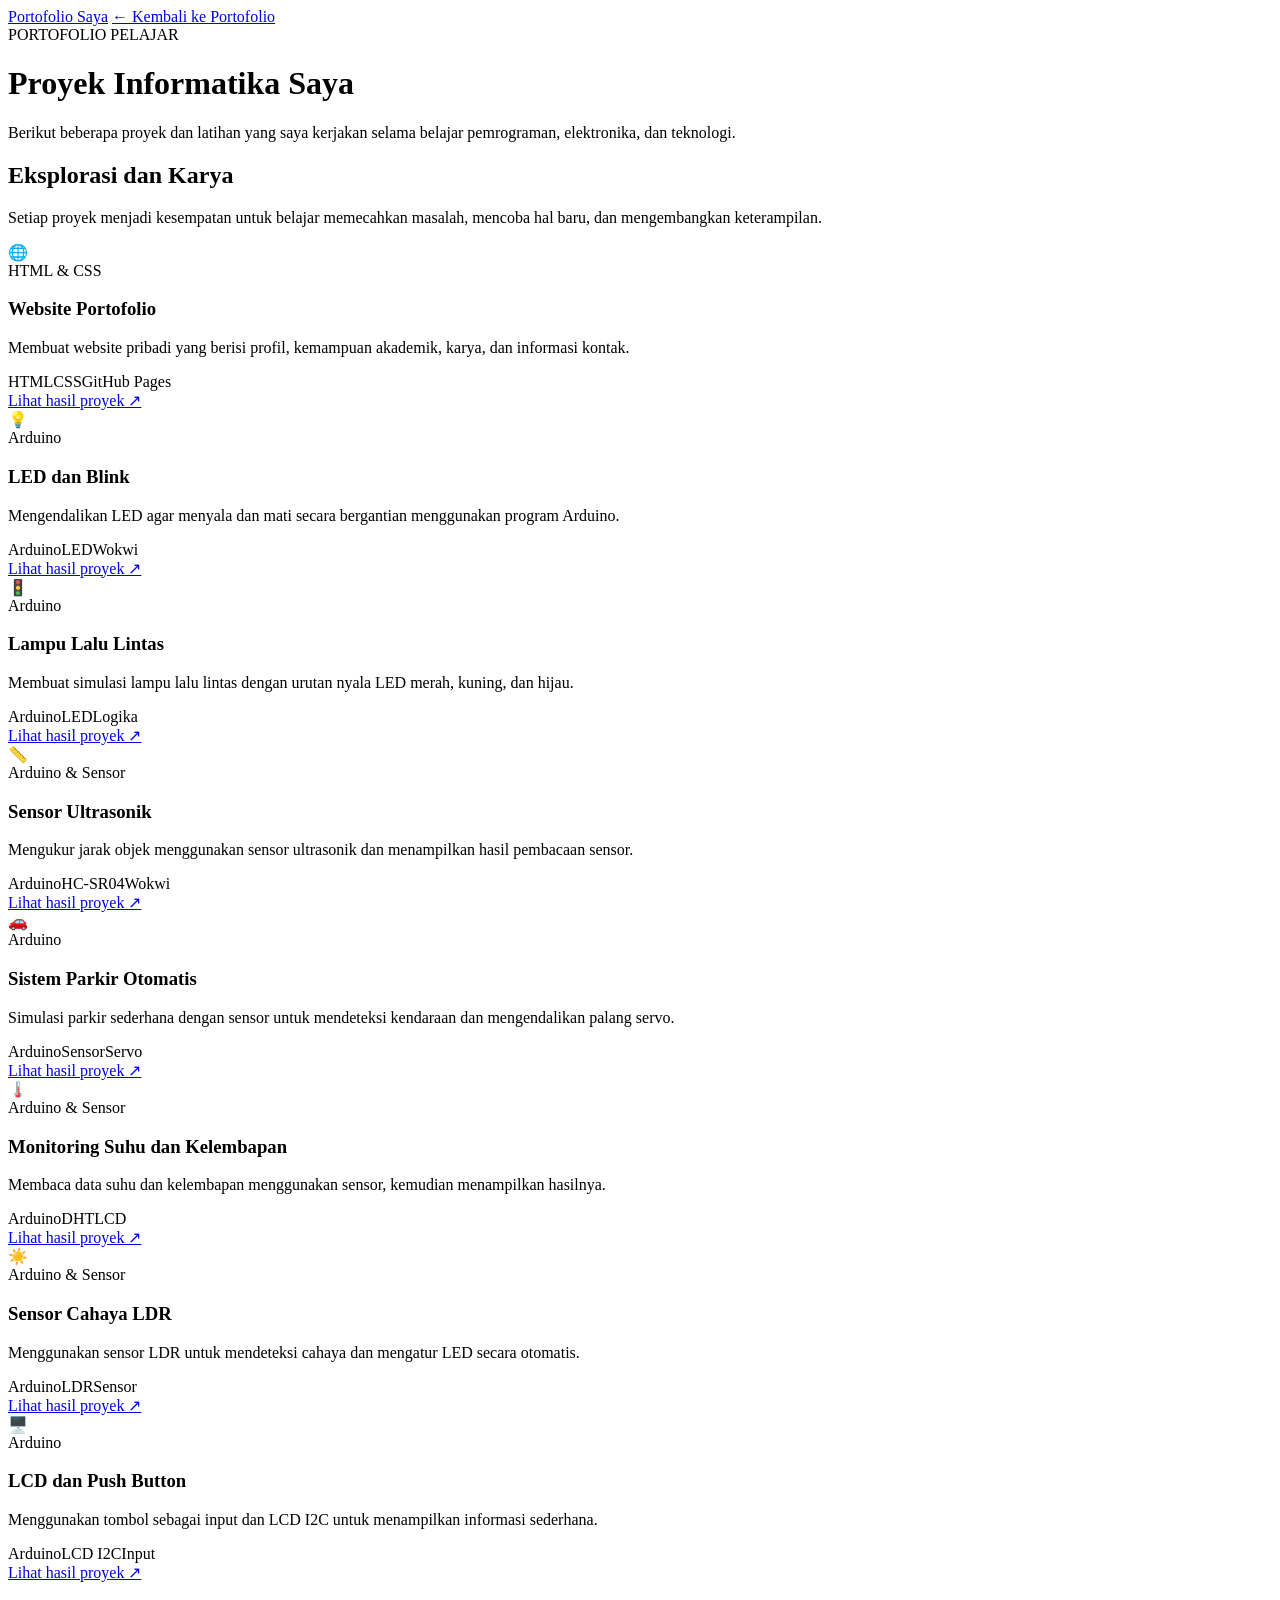
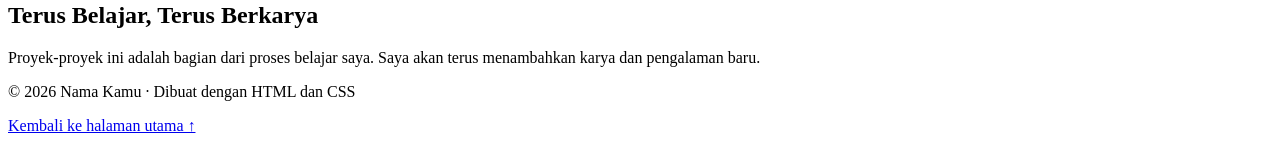
==== information.html @ f8c32c8b "information.html" ====
<!DOCTYPE html>
<html lang="id">
<head>
  <meta charset="UTF-8">
  <meta name="viewport" content="width=device-width, initial-scale=1.0">
  <meta name="description" content="Kumpulan proyek Informatika saya.">
  <title>Proyek Informatika Saya</title>
  <link rel="stylesheet" href="style-projek.css">
</head>
<body>
  <header class="site-header">
    <nav class="navbar">
      <a class="brand" href="index.html">Portofolio Saya</a>
      <a class="back-link" href="index.html">← Kembali ke Portofolio</a>
    </nav>
    <div class="hero">
      <span class="eyebrow">PORTOFOLIO PELAJAR</span>
      <h1>Proyek Informatika Saya</h1>
      <p>Berikut beberapa proyek dan latihan yang saya kerjakan selama belajar pemrograman, elektronika, dan teknologi.</p>
    </div>
  </header>

  <main class="container">
    <section class="intro">
      <h2>Eksplorasi dan Karya</h2>
      <p>Setiap proyek menjadi kesempatan untuk belajar memecahkan masalah, mencoba hal baru, dan mengembangkan keterampilan.</p>
    </section>

    <section class="project-grid" aria-label="Daftar proyek Informatika">
      <article class="project-card">
        <div class="project-visual visual-blue"><span>🌐</span></div>
        <div class="project-content">
          <span class="category">HTML &amp; CSS</span><h3>Website Portofolio</h3>
          <p>Membuat website pribadi yang berisi profil, kemampuan akademik, karya, dan informasi kontak.</p>
          <div class="tags"><span>HTML</span><span>CSS</span><span>GitHub Pages</span></div>
          <a class="project-link" href="#">Lihat hasil proyek ↗</a>
        </div>
      </article>

      <article class="project-card">
        <div class="project-visual visual-green"><span>💡</span></div>
        <div class="project-content">
          <span class="category">Arduino</span><h3>LED dan Blink</h3>
          <p>Mengendalikan LED agar menyala dan mati secara bergantian menggunakan program Arduino.</p>
          <div class="tags"><span>Arduino</span><span>LED</span><span>Wokwi</span></div>
          <a class="project-link" href="#">Lihat hasil proyek ↗</a>
        </div>
      </article>

      <article class="project-card">
        <div class="project-visual visual-purple"><span>🚦</span></div>
        <div class="project-content">
          <span class="category">Arduino</span><h3>Lampu Lalu Lintas</h3>
          <p>Membuat simulasi lampu lalu lintas dengan urutan nyala LED merah, kuning, dan hijau.</p>
          <div class="tags"><span>Arduino</span><span>LED</span><span>Logika</span></div>
          <a class="project-link" href="#">Lihat hasil proyek ↗</a>
        </div>
      </article>

      <article class="project-card">
        <div class="project-visual visual-orange"><span>📏</span></div>
        <div class="project-content">
          <span class="category">Arduino &amp; Sensor</span><h3>Sensor Ultrasonik</h3>
          <p>Mengukur jarak objek menggunakan sensor ultrasonik dan menampilkan hasil pembacaan sensor.</p>
          <div class="tags"><span>Arduino</span><span>HC-SR04</span><span>Wokwi</span></div>
          <a class="project-link" href="#">Lihat hasil proyek ↗</a>
        </div>
      </article>

      <article class="project-card">
        <div class="project-visual visual-pink"><span>🚗</span></div>
        <div class="project-content">
          <span class="category">Arduino</span><h3>Sistem Parkir Otomatis</h3>
          <p>Simulasi parkir sederhana dengan sensor untuk mendeteksi kendaraan dan mengendalikan palang servo.</p>
          <div class="tags"><span>Arduino</span><span>Sensor</span><span>Servo</span></div>
          <a class="project-link" href="#">Lihat hasil proyek ↗</a>
        </div>
      </article>

      <article class="project-card">
        <div class="project-visual visual-teal"><span>🌡️</span></div>
        <div class="project-content">
          <span class="category">Arduino &amp; Sensor</span><h3>Monitoring Suhu dan Kelembapan</h3>
          <p>Membaca data suhu dan kelembapan menggunakan sensor, kemudian menampilkan hasilnya.</p>
          <div class="tags"><span>Arduino</span><span>DHT</span><span>LCD</span></div>
          <a class="project-link" href="#">Lihat hasil proyek ↗</a>
        </div>
      </article>

      <article class="project-card">
        <div class="project-visual visual-yellow"><span>☀️</span></div>
        <div class="project-content">
          <span class="category">Arduino &amp; Sensor</span><h3>Sensor Cahaya LDR</h3>
          <p>Menggunakan sensor LDR untuk mendeteksi cahaya dan mengatur LED secara otomatis.</p>
          <div class="tags"><span>Arduino</span><span>LDR</span><span>Sensor</span></div>
          <a class="project-link" href="#">Lihat hasil proyek ↗</a>
        </div>
      </article>

      <article class="project-card">
        <div class="project-visual visual-slate"><span>🖥️</span></div>
        <div class="project-content">
          <span class="category">Arduino</span><h3>LCD dan Push Button</h3>
          <p>Menggunakan tombol sebagai input dan LCD I2C untuk menampilkan informasi sederhana.</p>
          <div class="tags"><span>Arduino</span><span>LCD I2C</span><span>Input</span></div>
          <a class="project-link" href="#">Lihat hasil proyek ↗</a>
        </div>
      </article>
    </section>

    <section class="note">
      <h2>Terus Belajar, Terus Berkarya</h2>
      <p>Proyek-proyek ini adalah bagian dari proses belajar saya. Saya akan terus menambahkan karya dan pengalaman baru.</p>
    </section>
  </main>

  <footer class="footer">
    <p>© 2026 Nama Kamu · Dibuat dengan HTML dan CSS</p>
    <a href="index.html">Kembali ke halaman utama ↑</a>
  </footer>
</body>
</html>
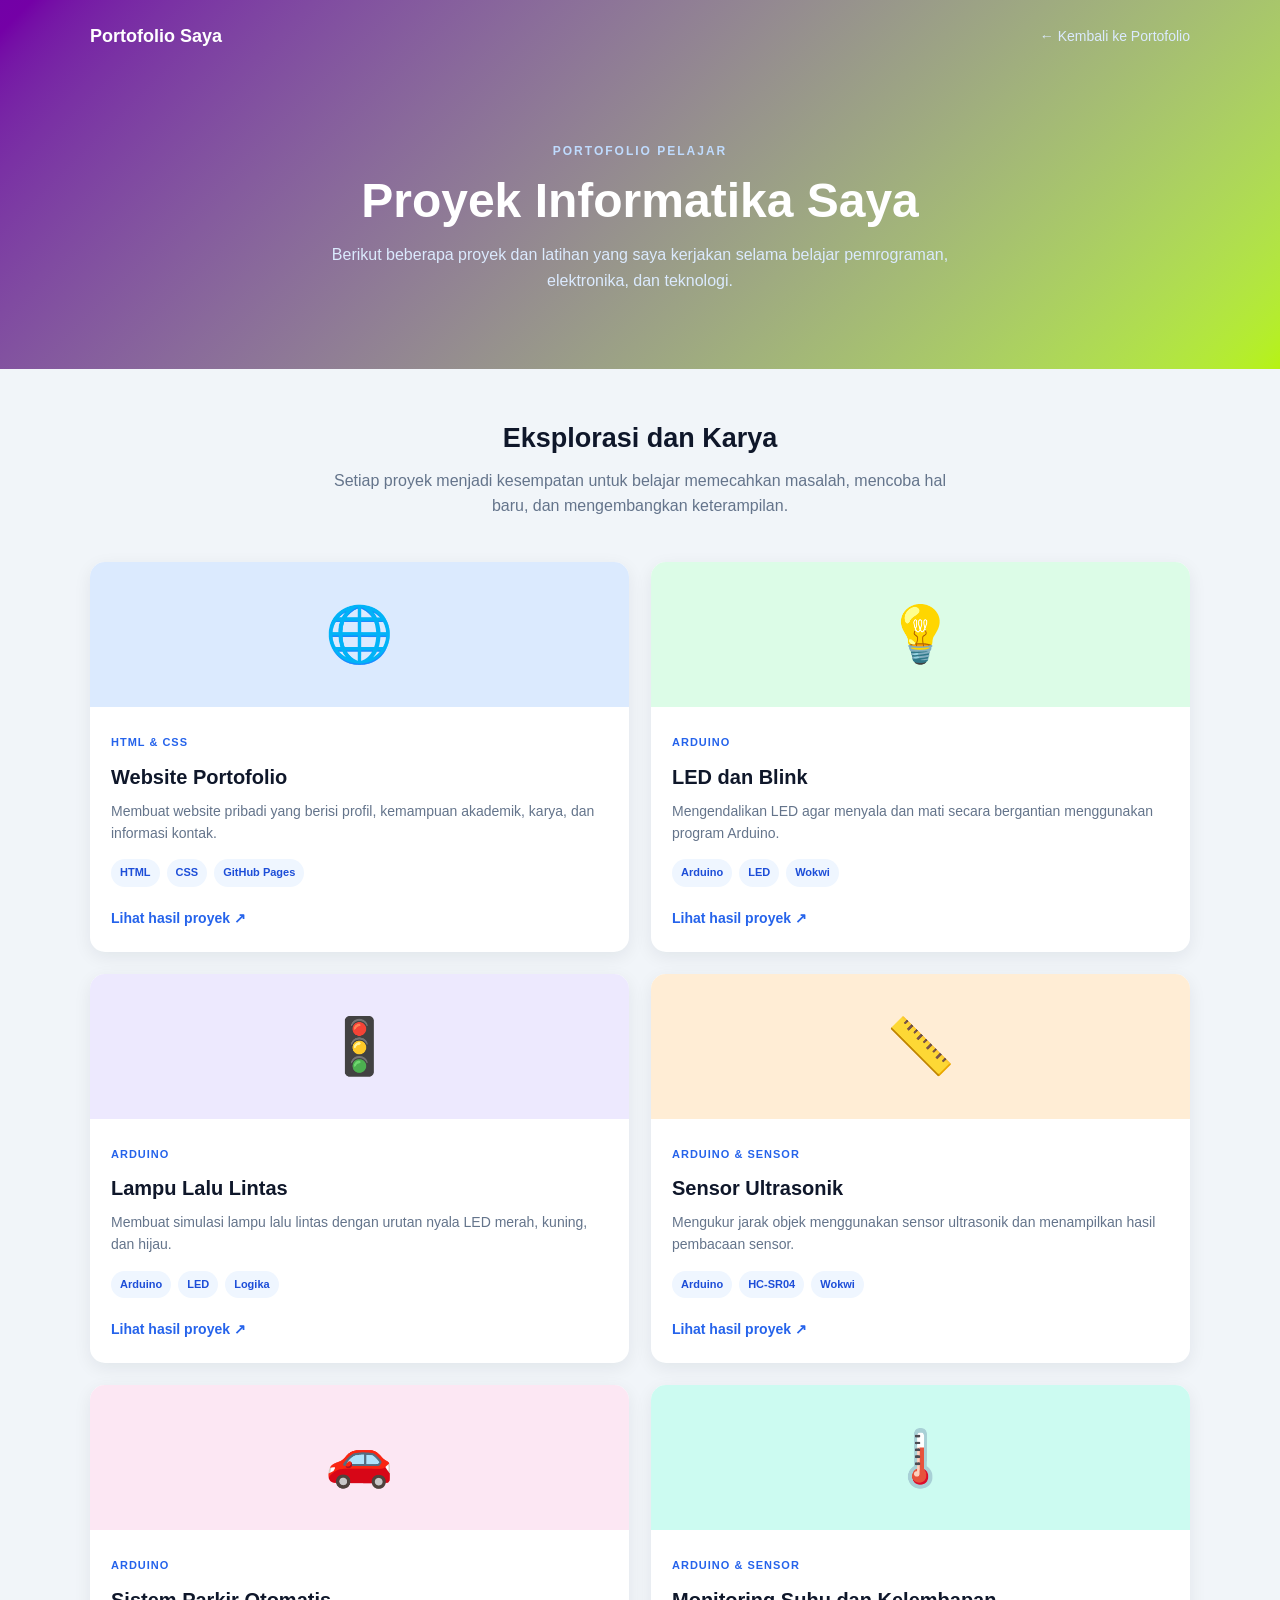
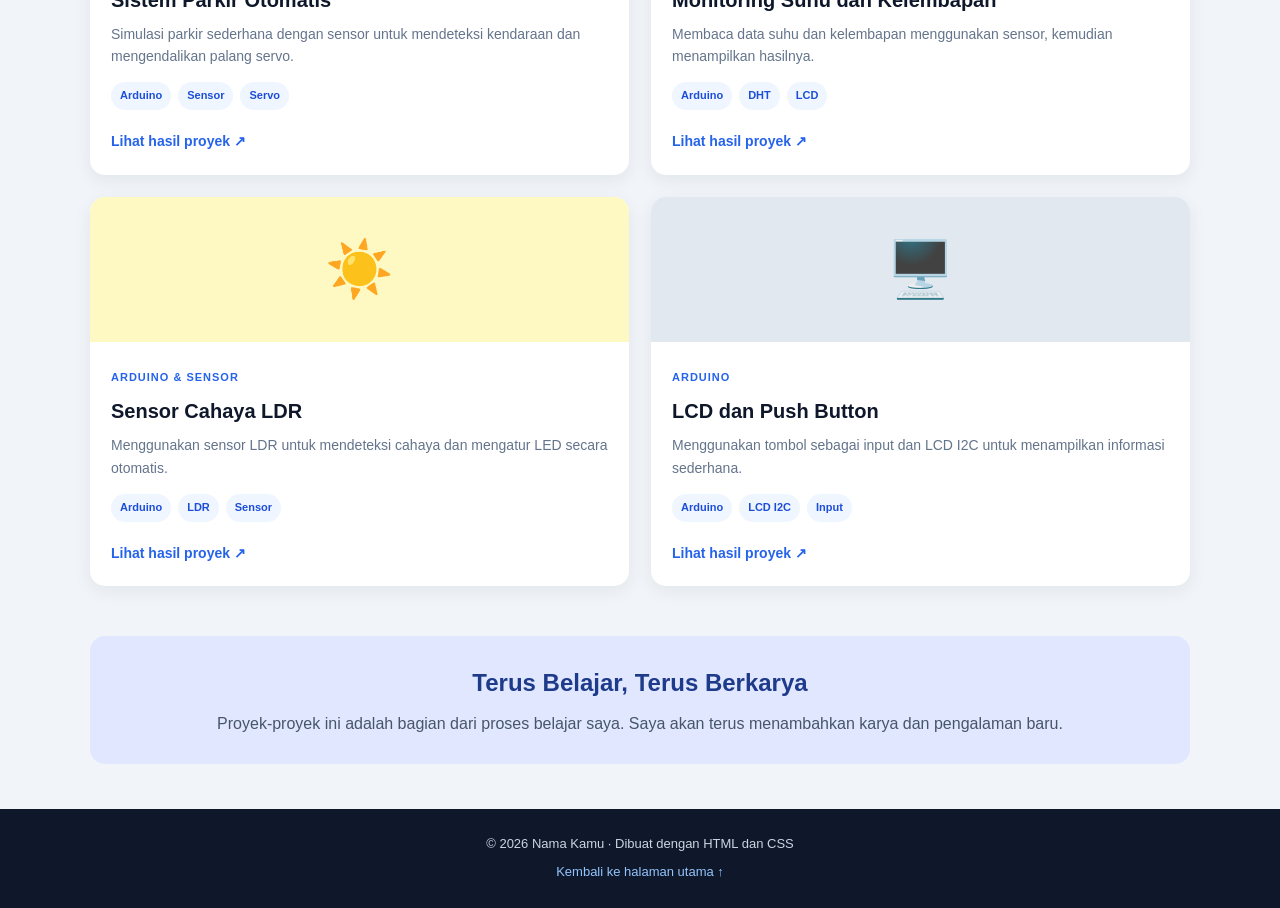
==== commit 89858b7e: "information.html" ====
--- a/information.html
+++ b/information.html
@@ -5,7 +5,7 @@
   <meta name="viewport" content="width=device-width, initial-scale=1.0">
   <meta name="description" content="Kumpulan proyek Informatika saya.">
   <title>Proyek Informatika Saya</title>
-  <link rel="stylesheet" href="style-projek.css">
+  <link rel="stylesheet" href="information.css">
 </head>
 <body>
   <header class="site-header">
--- a/information.css
+++ b/information.css
@@ -0,0 +1,67 @@
+/* CSS EKSTERNAL - HALAMAN PROYEK INFORMATIKA */
+* { box-sizing: border-box; }
+html { scroll-behavior: smooth; }
+body {
+  margin: 0; font-family: Arial, Helvetica, sans-serif;
+  background: #f1f5f9; color: #1e293b; line-height: 1.6;
+}
+.site-header { background: linear-gradient(135deg, lab(28.53% 62.23 -62.16), lch(89.21% 92.09 114.96)); color: white; padding: 0 7%; }
+.navbar {
+  max-width: 1100px; margin: auto; min-height: 72px;
+  display: flex; justify-content: space-between; align-items: center; gap: 20px;
+}
+.brand { color: white; text-decoration: none; font-weight: bold; font-size: 18px; }
+.back-link { color: #dbeafe; text-decoration: none; font-size: 14px; }
+.back-link:hover, .footer a:hover { text-decoration: underline; }
+.hero { max-width: 850px; margin: auto; text-align: center; padding: 65px 15px 75px; }
+.eyebrow { display: inline-block; color: #bfdbfe; font-size: 12px; font-weight: bold; letter-spacing: 2px; margin-bottom: 12px; }
+.hero h1 { margin: 0 0 14px; font-size: clamp(32px, 5vw, 48px); line-height: 1.15; }
+.hero p { max-width: 650px; margin: auto; color: #dbeafe; font-size: 16px; }
+.container { width: min(1100px, 90%); margin: 0 auto; }
+.intro { text-align: center; padding: 48px 10px 28px; }
+.intro h2 { margin: 0 0 8px; color: #0f172a; font-size: 27px; }
+.intro p { max-width: 650px; margin: auto; color: #64748b; }
+.project-grid { display: grid; grid-template-columns: repeat(2, minmax(0, 1fr)); gap: 22px; padding: 15px 0 45px; }
+.project-card {
+  background: white; border-radius: 15px; overflow: hidden;
+  box-shadow: 0 5px 18px rgba(15, 23, 42, .07);
+  transition: transform .2s ease, box-shadow .2s ease;
+}
+.project-card:hover { transform: translateY(-5px); box-shadow: 0 12px 25px rgba(15, 23, 42, .12); }
+.project-visual { min-height: 145px; display: flex; justify-content: center; align-items: center; }
+.project-visual span { font-size: 55px; }
+.visual-blue { background: #dbeafe; }
+.visual-green { background: #dcfce7; }
+.visual-purple { background: #ede9fe; }
+.visual-orange { background: #ffedd5; }
+.visual-pink { background: #fce7f3; }
+.visual-teal { background: #ccfbf1; }
+.visual-yellow { background: #fef9c3; }
+.visual-slate { background: #e2e8f0; }
+.project-content { padding: 21px; }
+.category { color: #2563eb; font-size: 11px; font-weight: bold; letter-spacing: 1px; text-transform: uppercase; }
+.project-content h3 { margin: 7px 0; color: #0f172a; font-size: 20px; }
+.project-content p { color: #64748b; font-size: 14px; margin: 0 0 15px; }
+.tags { display: flex; flex-wrap: wrap; gap: 7px; margin-bottom: 18px; }
+.tags span { background: #eff6ff; color: #1d4ed8; padding: 5px 9px; border-radius: 20px; font-size: 11px; font-weight: bold; }
+.project-link { display: inline-block; color: #2563eb; font-size: 14px; font-weight: bold; text-decoration: none; }
+.project-link:hover { color: #1e40af; text-decoration: underline; }
+.note { background: #e0e7ff; border-radius: 15px; padding: 28px; text-align: center; margin: 5px 0 45px; }
+.note h2 { margin: 0 0 8px; color: #1e3a8a; }
+.note p { color: #475569; margin: 0; }
+.footer { background: #0f172a; color: #cbd5e1; text-align: center; padding: 25px 15px; font-size: 13px; }
+.footer p { margin: 0 0 7px; }
+.footer a { color: #93c5fd; text-decoration: none; }
+
+@media (max-width: 650px) {
+  .site-header { padding: 0 5%; }
+  .navbar { min-height: 65px; }
+  .brand { font-size: 15px; }
+  .back-link { font-size: 12px; }
+  .hero { padding: 48px 5px 55px; }
+  .hero p { font-size: 14px; }
+  .container { width: 92%; }
+  .project-grid { grid-template-columns: 1fr; gap: 17px; }
+  .project-visual { min-height: 125px; }
+  .intro { padding-top: 35px; }
+}
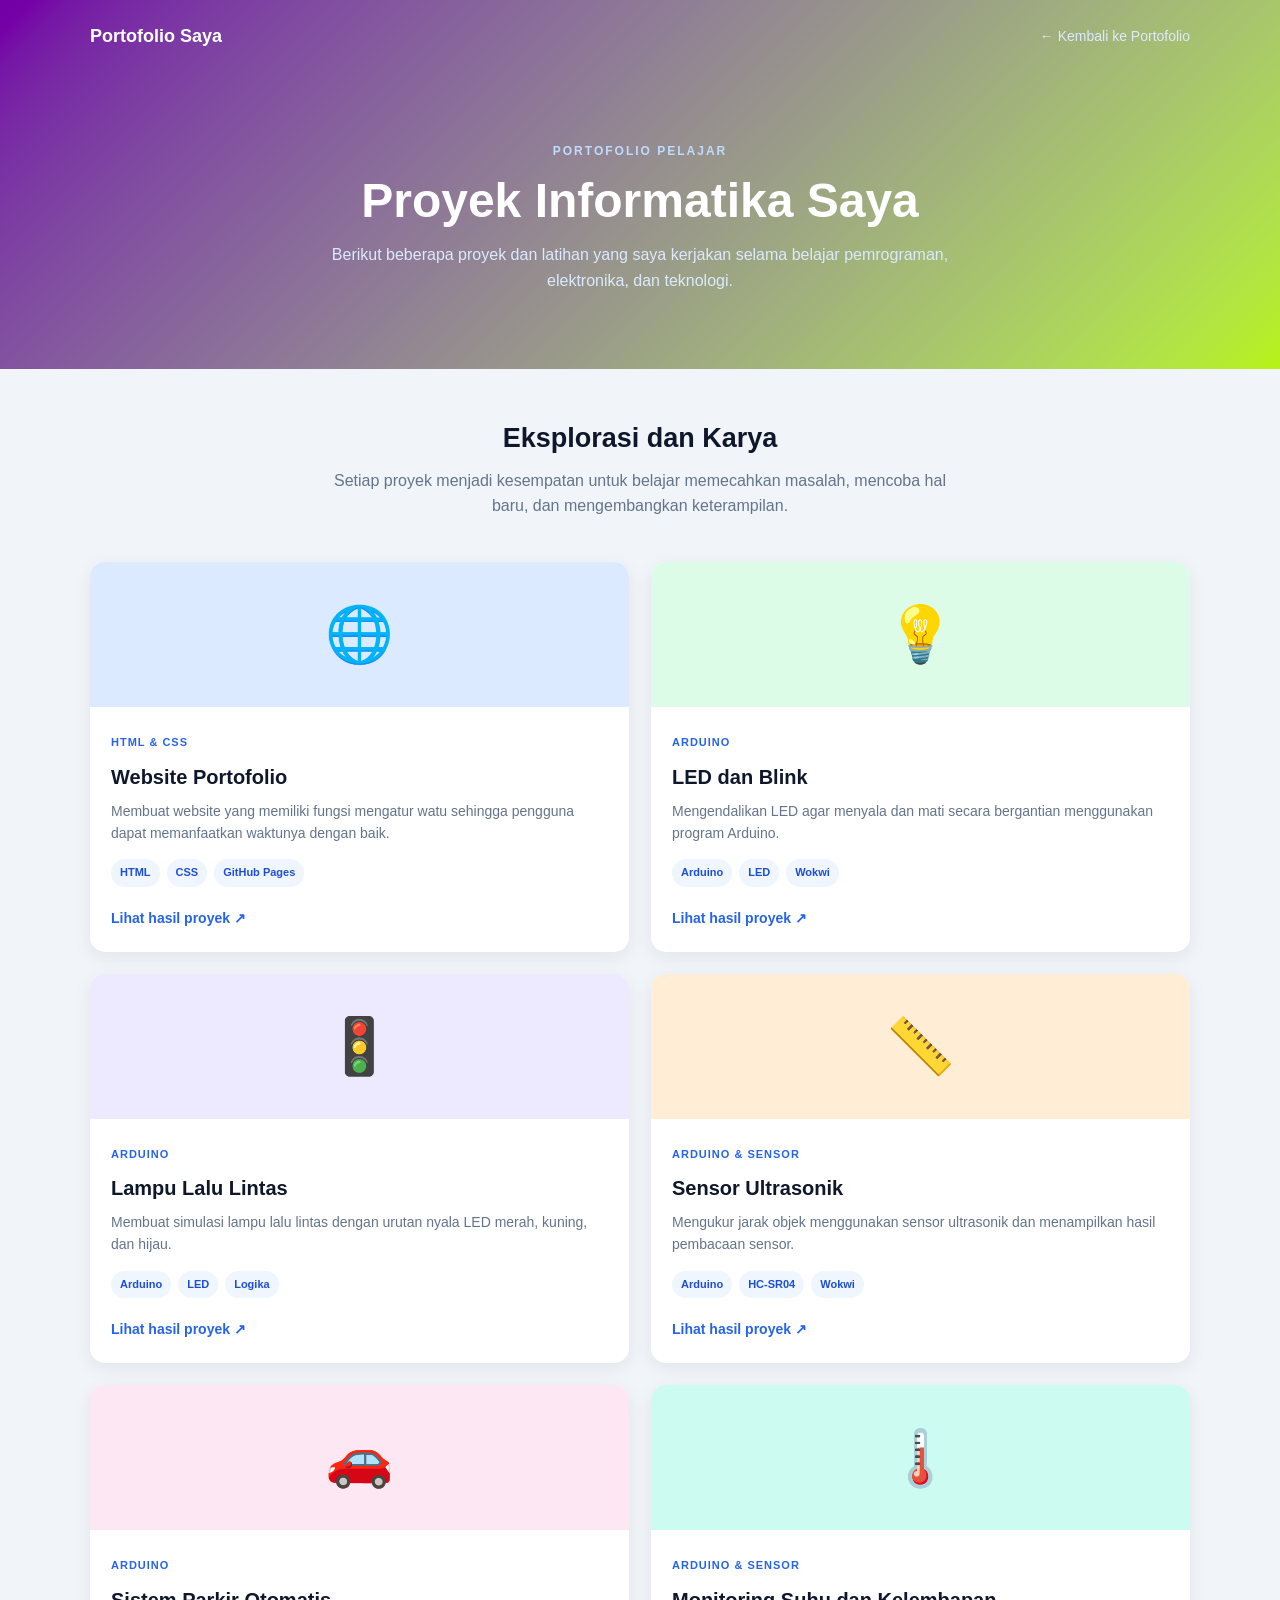
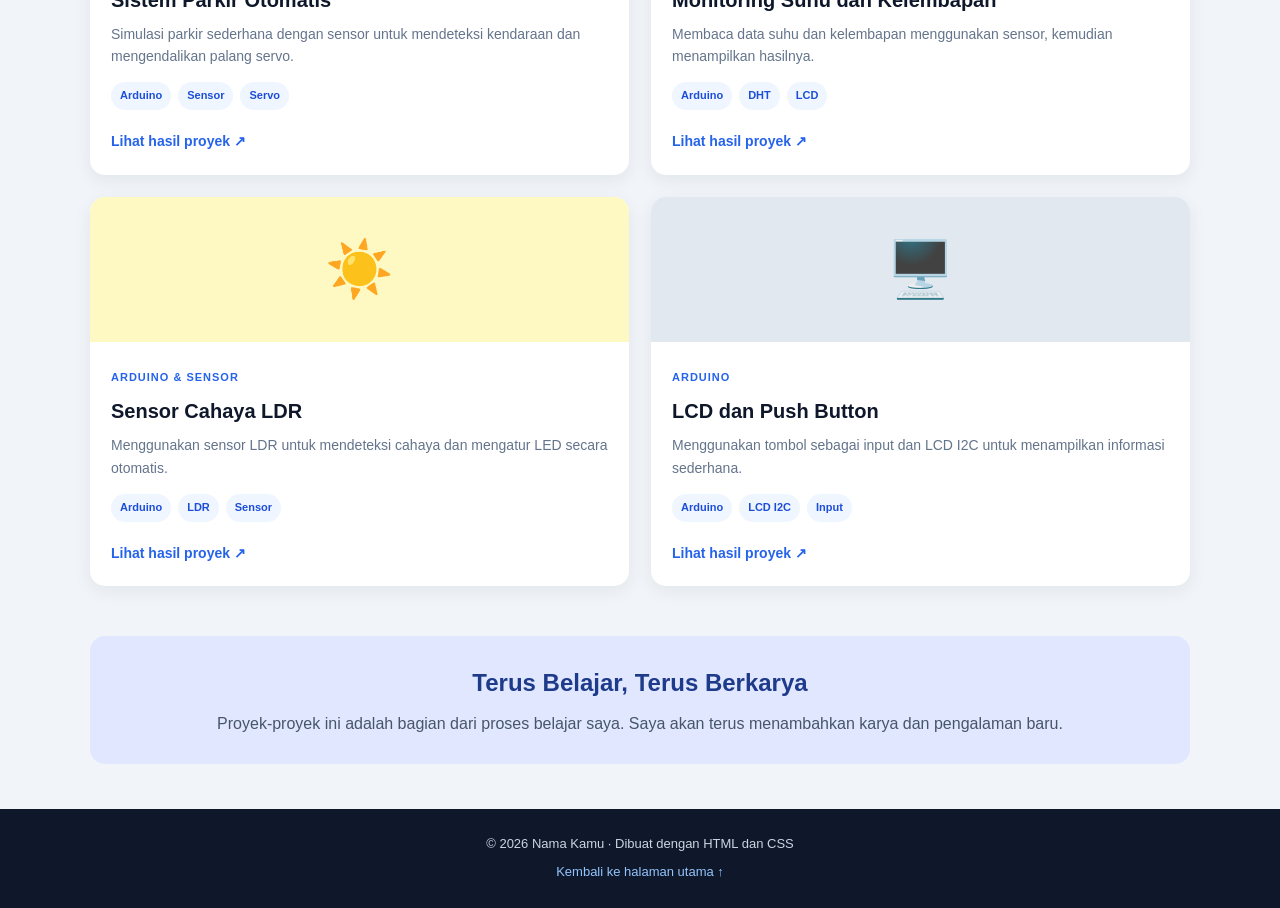
==== commit 7e3d1005: "information.html" ====
--- a/information.html
+++ b/information.html
@@ -31,9 +31,9 @@
         <div class="project-visual visual-blue"><span>🌐</span></div>
         <div class="project-content">
           <span class="category">HTML &amp; CSS</span><h3>Website Portofolio</h3>
-          <p>Membuat website pribadi yang berisi profil, kemampuan akademik, karya, dan informasi kontak.</p>
+          <p>Membuat website yang memiliki fungsi mengatur watu sehingga pengguna dapat memanfaatkan waktunya dengan baik.</p>
           <div class="tags"><span>HTML</span><span>CSS</span><span>GitHub Pages</span></div>
-          <a class="project-link" href="#">Lihat hasil proyek ↗</a>
+          <a class="project-link" href="https://canva.link/ne6dhtk701rlxhv"> Lihat hasil proyek ↗</a>
         </div>
       </article>
 
@@ -43,10 +43,10 @@
           <span class="category">Arduino</span><h3>LED dan Blink</h3>
           <p>Mengendalikan LED agar menyala dan mati secara bergantian menggunakan program Arduino.</p>
           <div class="tags"><span>Arduino</span><span>LED</span><span>Wokwi</span></div>
-          <a class="project-link" href="#">Lihat hasil proyek ↗</a>
+          <a class="project-link" href="https://wokwi.com/projects/476372529505810433"> Lihat hasil proyek ↗</a>
         </div>
       </article>
-
+      
       <article class="project-card">
         <div class="project-visual visual-purple"><span>🚦</span></div>
         <div class="project-content">
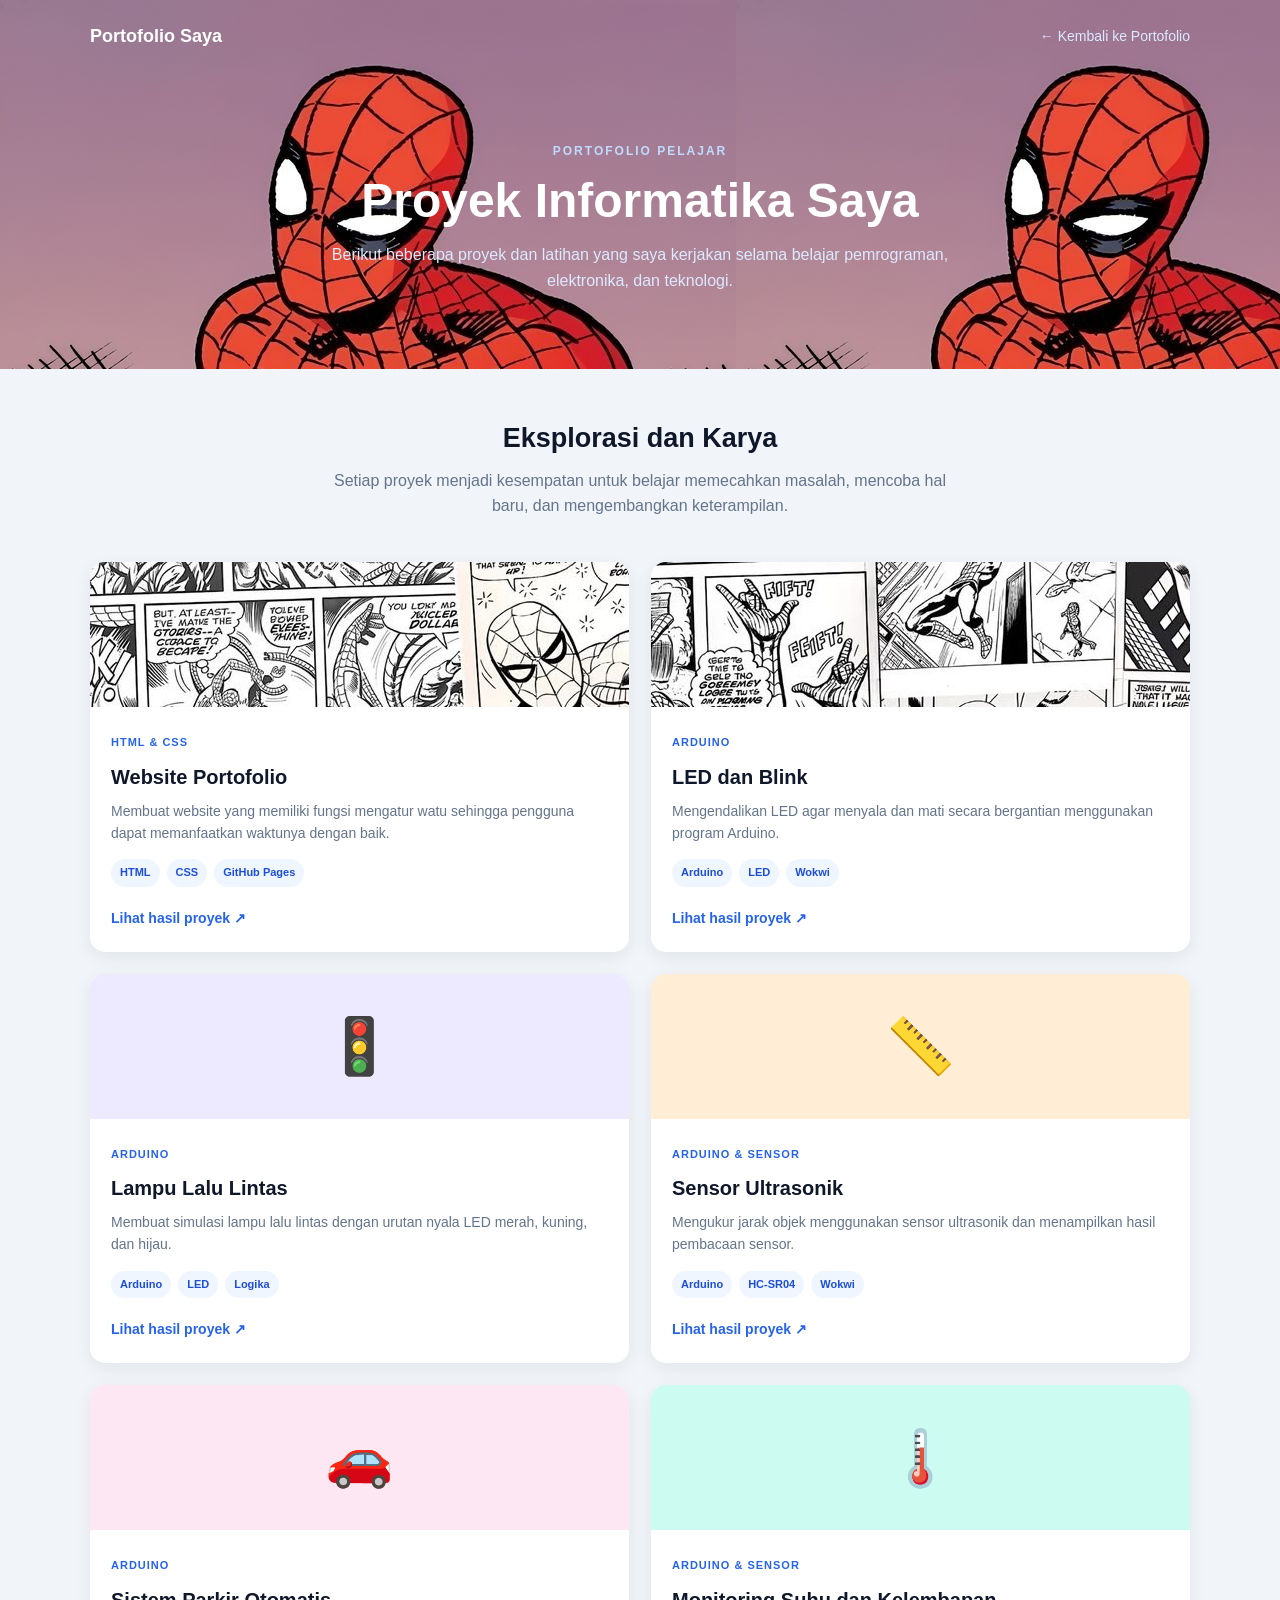
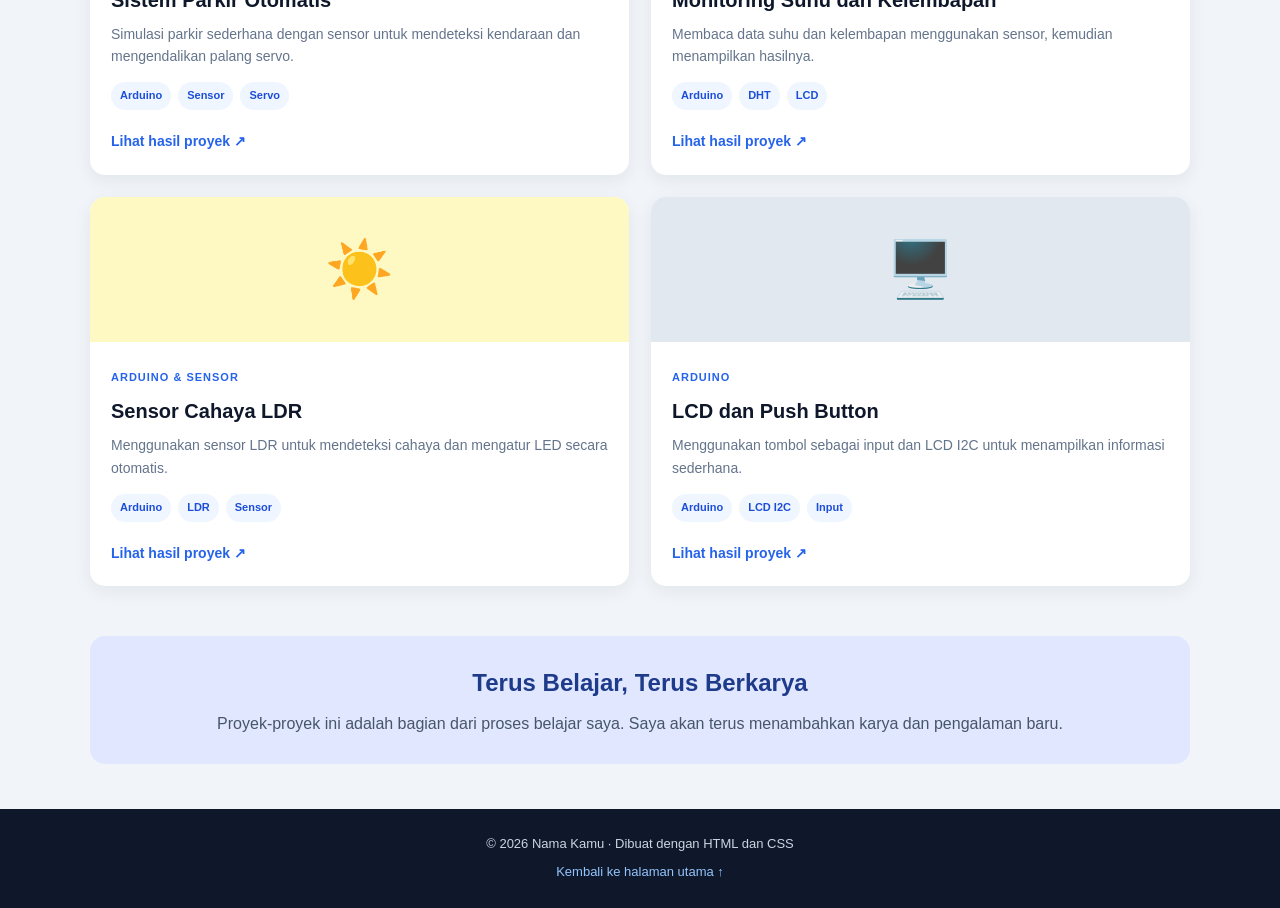
==== commit cf987e17: "Update information.html" ====
--- a/information.html
+++ b/information.html
@@ -28,7 +28,7 @@
 
     <section class="project-grid" aria-label="Daftar proyek Informatika">
       <article class="project-card">
-        <div class="project-visual visual-blue"><span>🌐</span></div>
+        <div class="project-visual visual-blue"><span></span></div>
         <div class="project-content">
           <span class="category">HTML &amp; CSS</span><h3>Website Portofolio</h3>
           <p>Membuat website yang memiliki fungsi mengatur watu sehingga pengguna dapat memanfaatkan waktunya dengan baik.</p>
@@ -38,7 +38,7 @@
       </article>
 
       <article class="project-card">
-        <div class="project-visual visual-green"><span>💡</span></div>
+        <div class="project-visual visual-green"><span></span></div>
         <div class="project-content">
           <span class="category">Arduino</span><h3>LED dan Blink</h3>
           <p>Mengendalikan LED agar menyala dan mati secara bergantian menggunakan program Arduino.</p>
--- a/information.css
+++ b/information.css
@@ -5,7 +5,7 @@
   margin: 0; font-family: Arial, Helvetica, sans-serif;
   background: #f1f5f9; color: #1e293b; line-height: 1.6;
 }
-.site-header { background: linear-gradient(135deg, lab(28.53% 62.23 -62.16), lch(89.21% 92.09 114.96)); color: white; padding: 0 7%; }
+.site-header { background-image: url('spiderman.jpg'); color: white; padding: 0 7%; }
 .navbar {
   max-width: 1100px; margin: auto; min-height: 72px;
   display: flex; justify-content: space-between; align-items: center; gap: 20px;
@@ -30,8 +30,8 @@
 .project-card:hover { transform: translateY(-5px); box-shadow: 0 12px 25px rgba(15, 23, 42, .12); }
 .project-visual { min-height: 145px; display: flex; justify-content: center; align-items: center; }
 .project-visual span { font-size: 55px; }
-.visual-blue { background: #dbeafe; }
-.visual-green { background: #dcfce7; }
+.visual-blue { background-image: url('spiderman1.jpg'); }
+.visual-green { background-image: url('spiderman2.jpg');}
 .visual-purple { background: #ede9fe; }
 .visual-orange { background: #ffedd5; }
 .visual-pink { background: #fce7f3; }
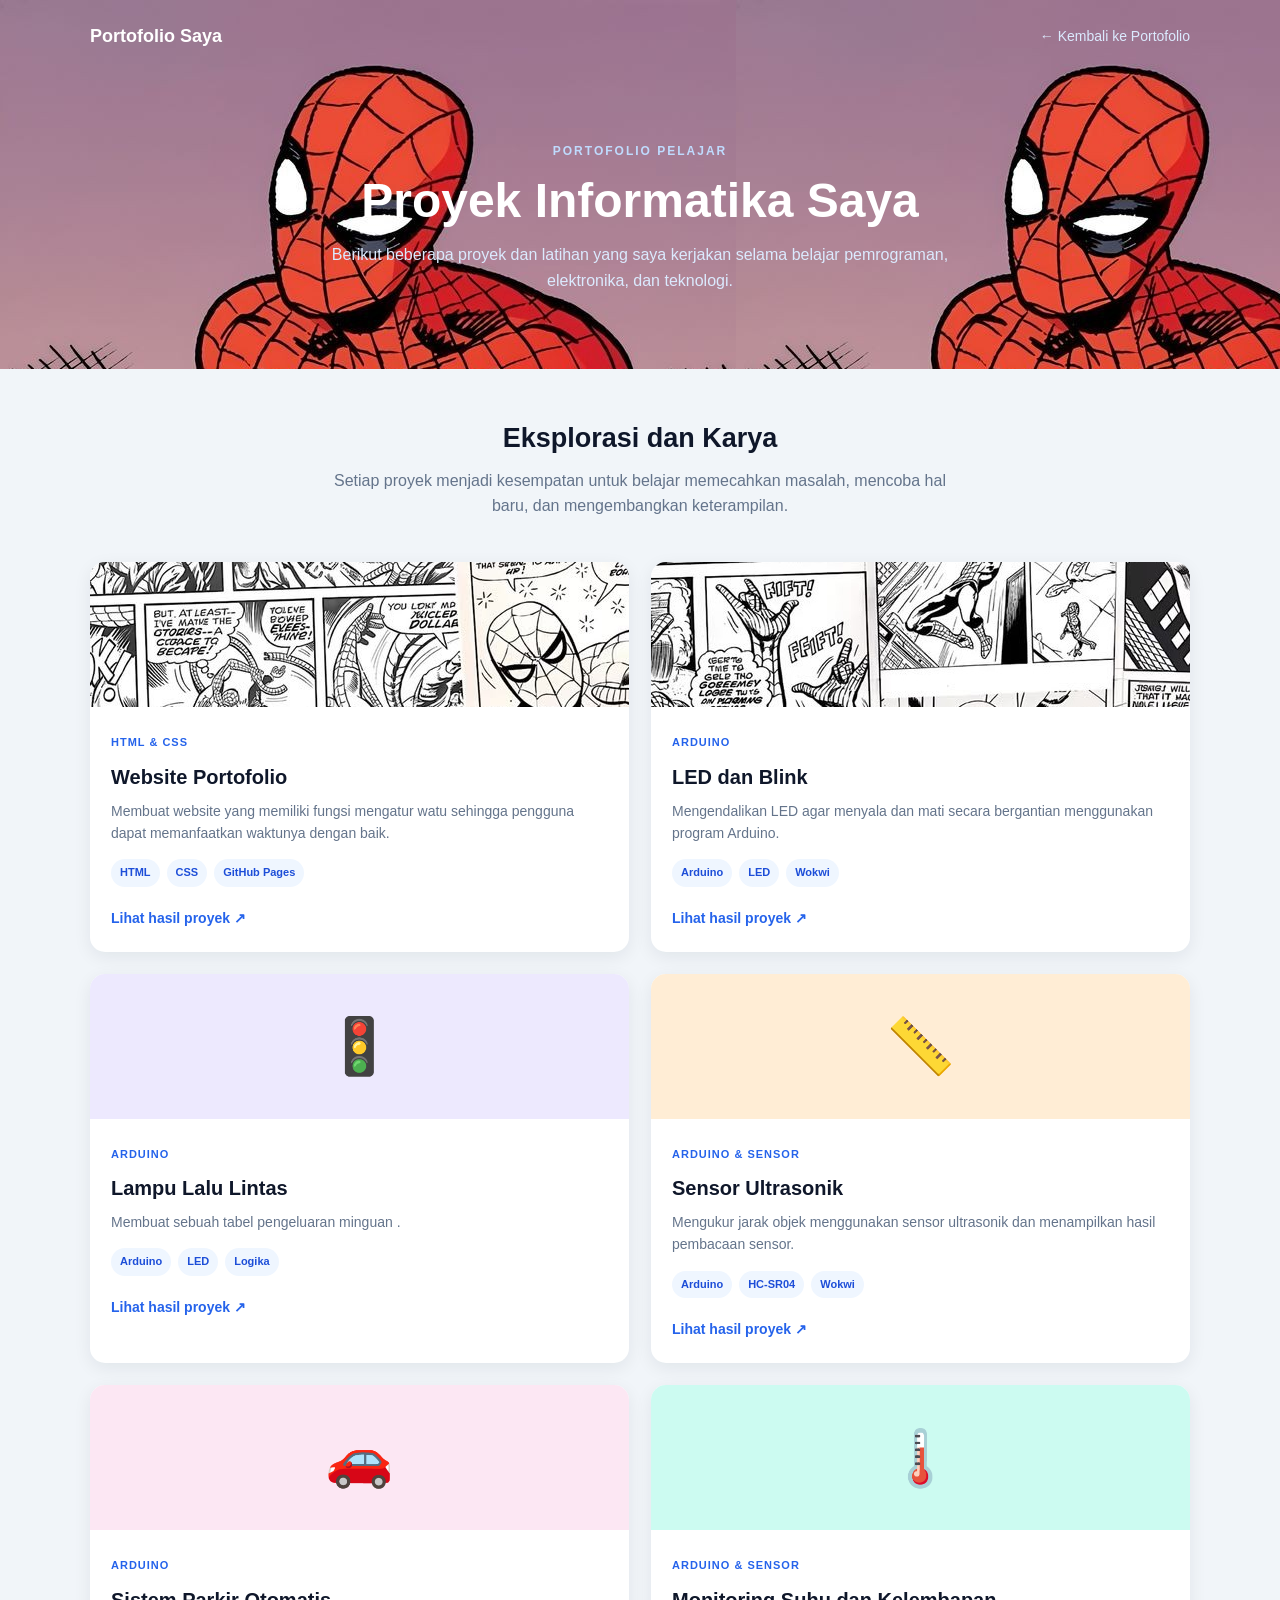
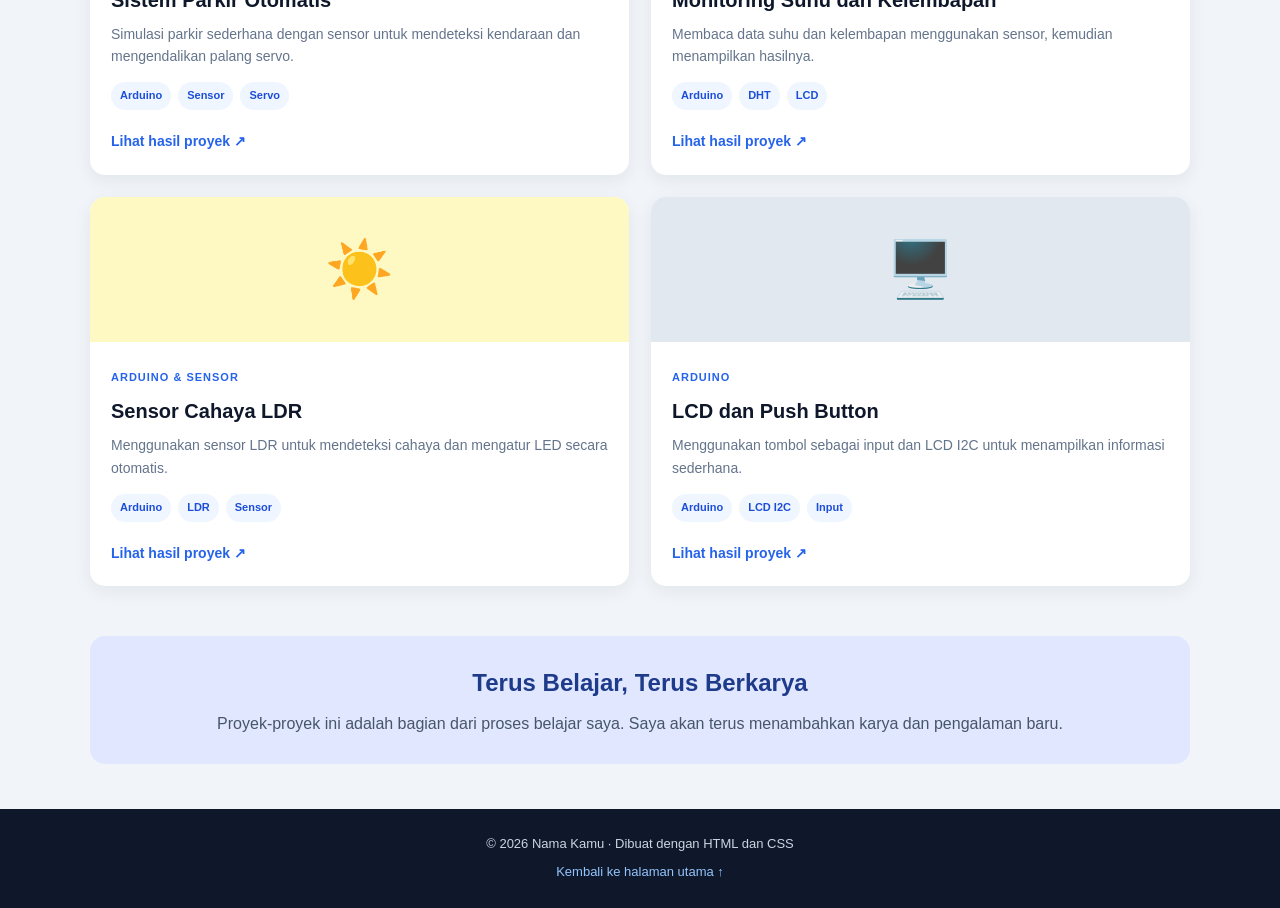
==== commit 55f4cb70: "Update information.html" ====
--- a/information.html
+++ b/information.html
@@ -51,9 +51,9 @@
         <div class="project-visual visual-purple"><span>🚦</span></div>
         <div class="project-content">
           <span class="category">Arduino</span><h3>Lampu Lalu Lintas</h3>
-          <p>Membuat simulasi lampu lalu lintas dengan urutan nyala LED merah, kuning, dan hijau.</p>
+          <p>Membuat sebuah tabel pengeluaran minguan .</p>
           <div class="tags"><span>Arduino</span><span>LED</span><span>Logika</span></div>
-          <a class="project-link" href="#">Lihat hasil proyek ↗</a>
+          <a class="project-link" href="https://docs.google.com/spreadsheets/d/1rXpUzPhC-9A9gFnM13wkdt2hs2zsYnuhTbig2TzBT6o/edit?usp=drivesdk">Lihat hasil proyek ↗</a>
         </div>
       </article>
 
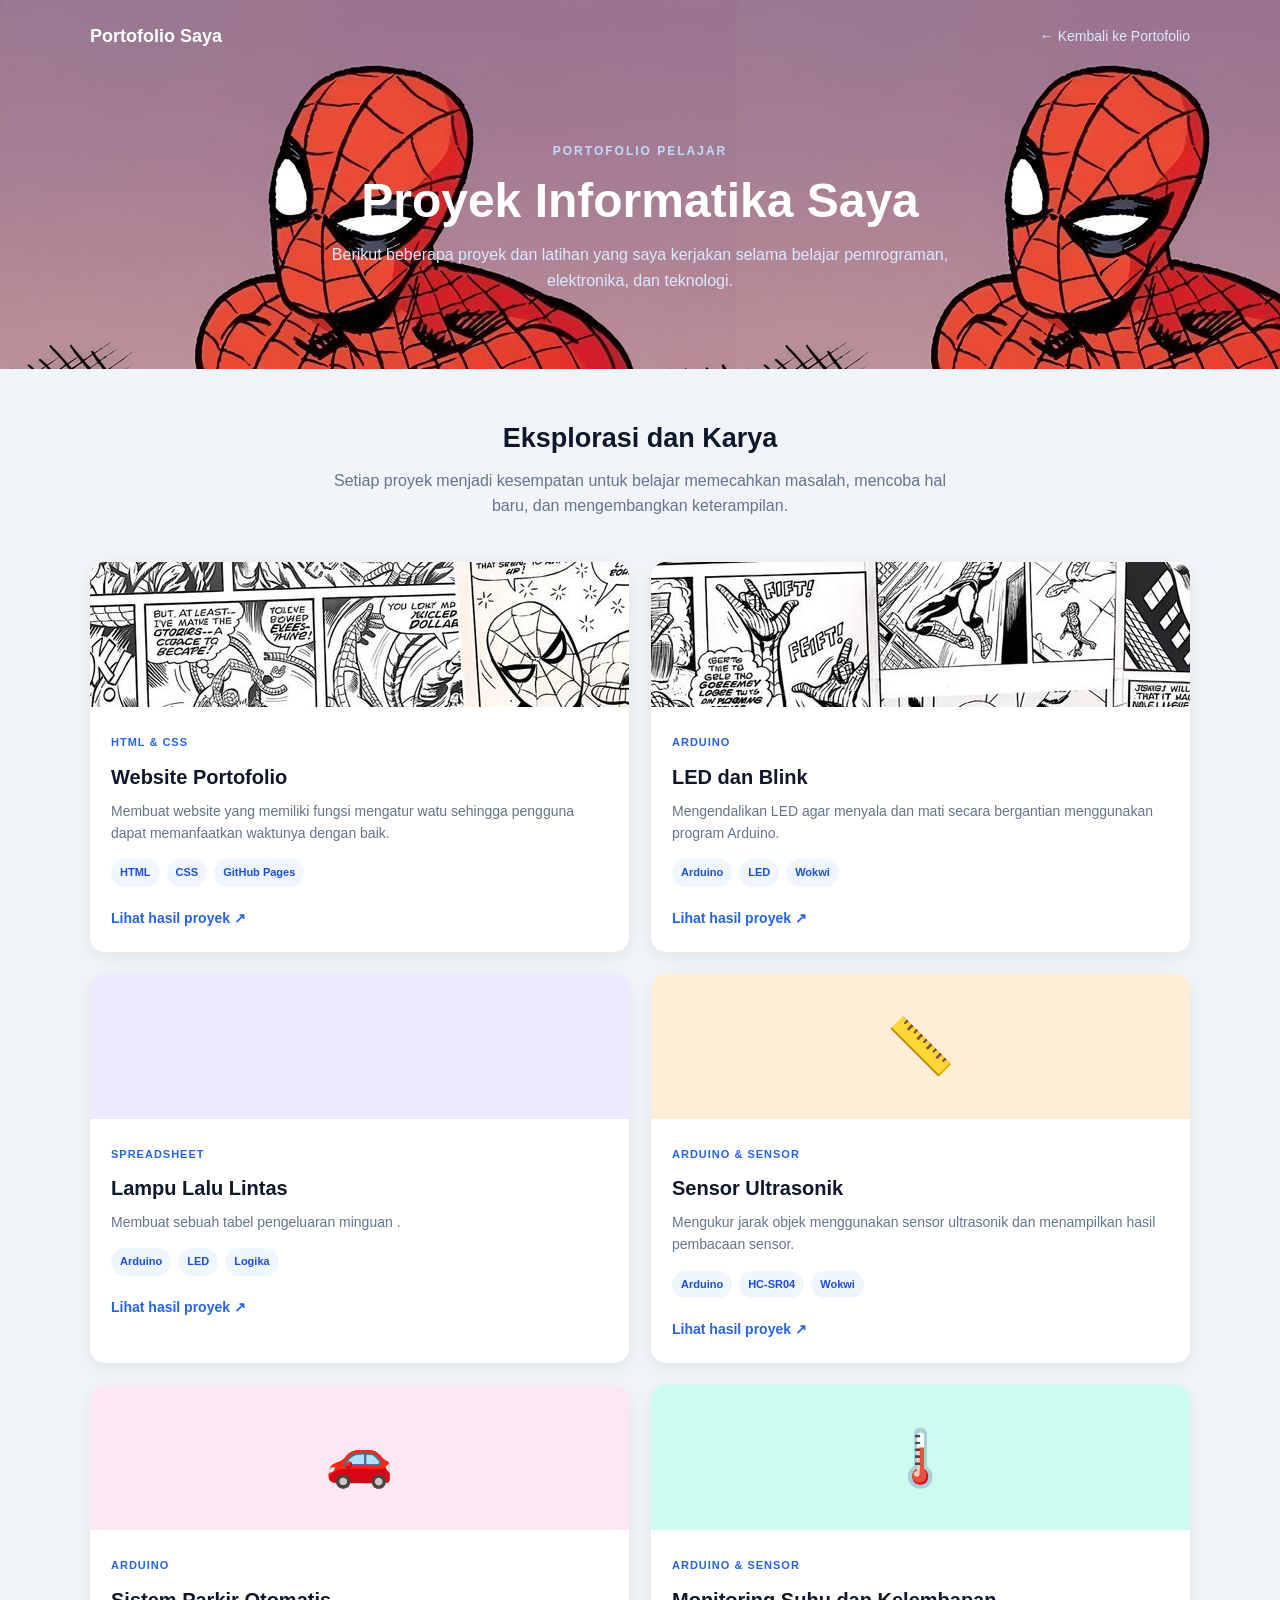
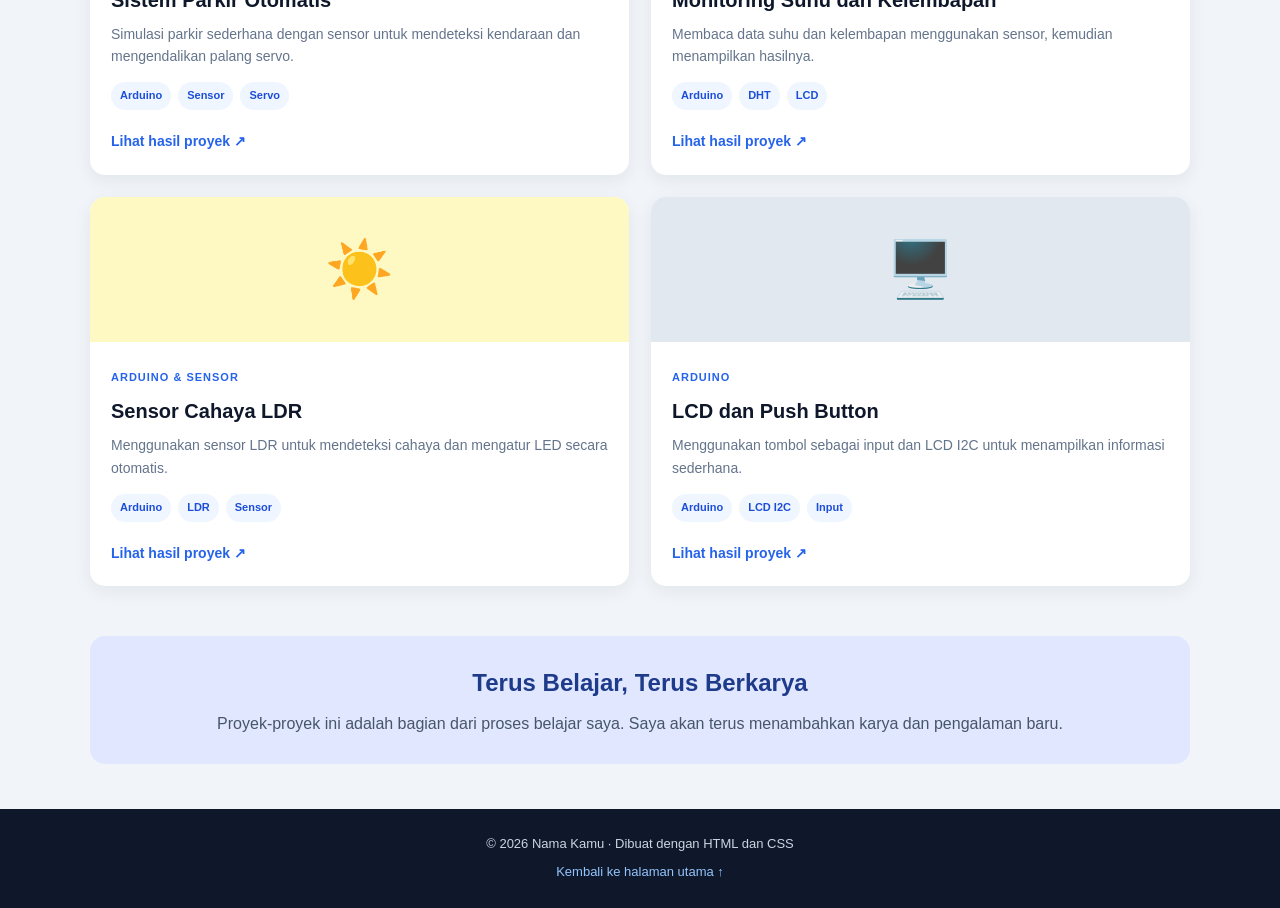
==== commit 298b5e79: "Update information.html" ====
--- a/information.html
+++ b/information.html
@@ -48,9 +48,9 @@
       </article>
       
       <article class="project-card">
-        <div class="project-visual visual-purple"><span>🚦</span></div>
+        <div class="project-visual visual-purple"><span></span></div>
         <div class="project-content">
-          <span class="category">Arduino</span><h3>Lampu Lalu Lintas</h3>
+          <span class="category">SpreadSheet</span><h3>Lampu Lalu Lintas</h3>
           <p>Membuat sebuah tabel pengeluaran minguan .</p>
           <div class="tags"><span>Arduino</span><span>LED</span><span>Logika</span></div>
           <a class="project-link" href="https://docs.google.com/spreadsheets/d/1rXpUzPhC-9A9gFnM13wkdt2hs2zsYnuhTbig2TzBT6o/edit?usp=drivesdk">Lihat hasil proyek ↗</a>
